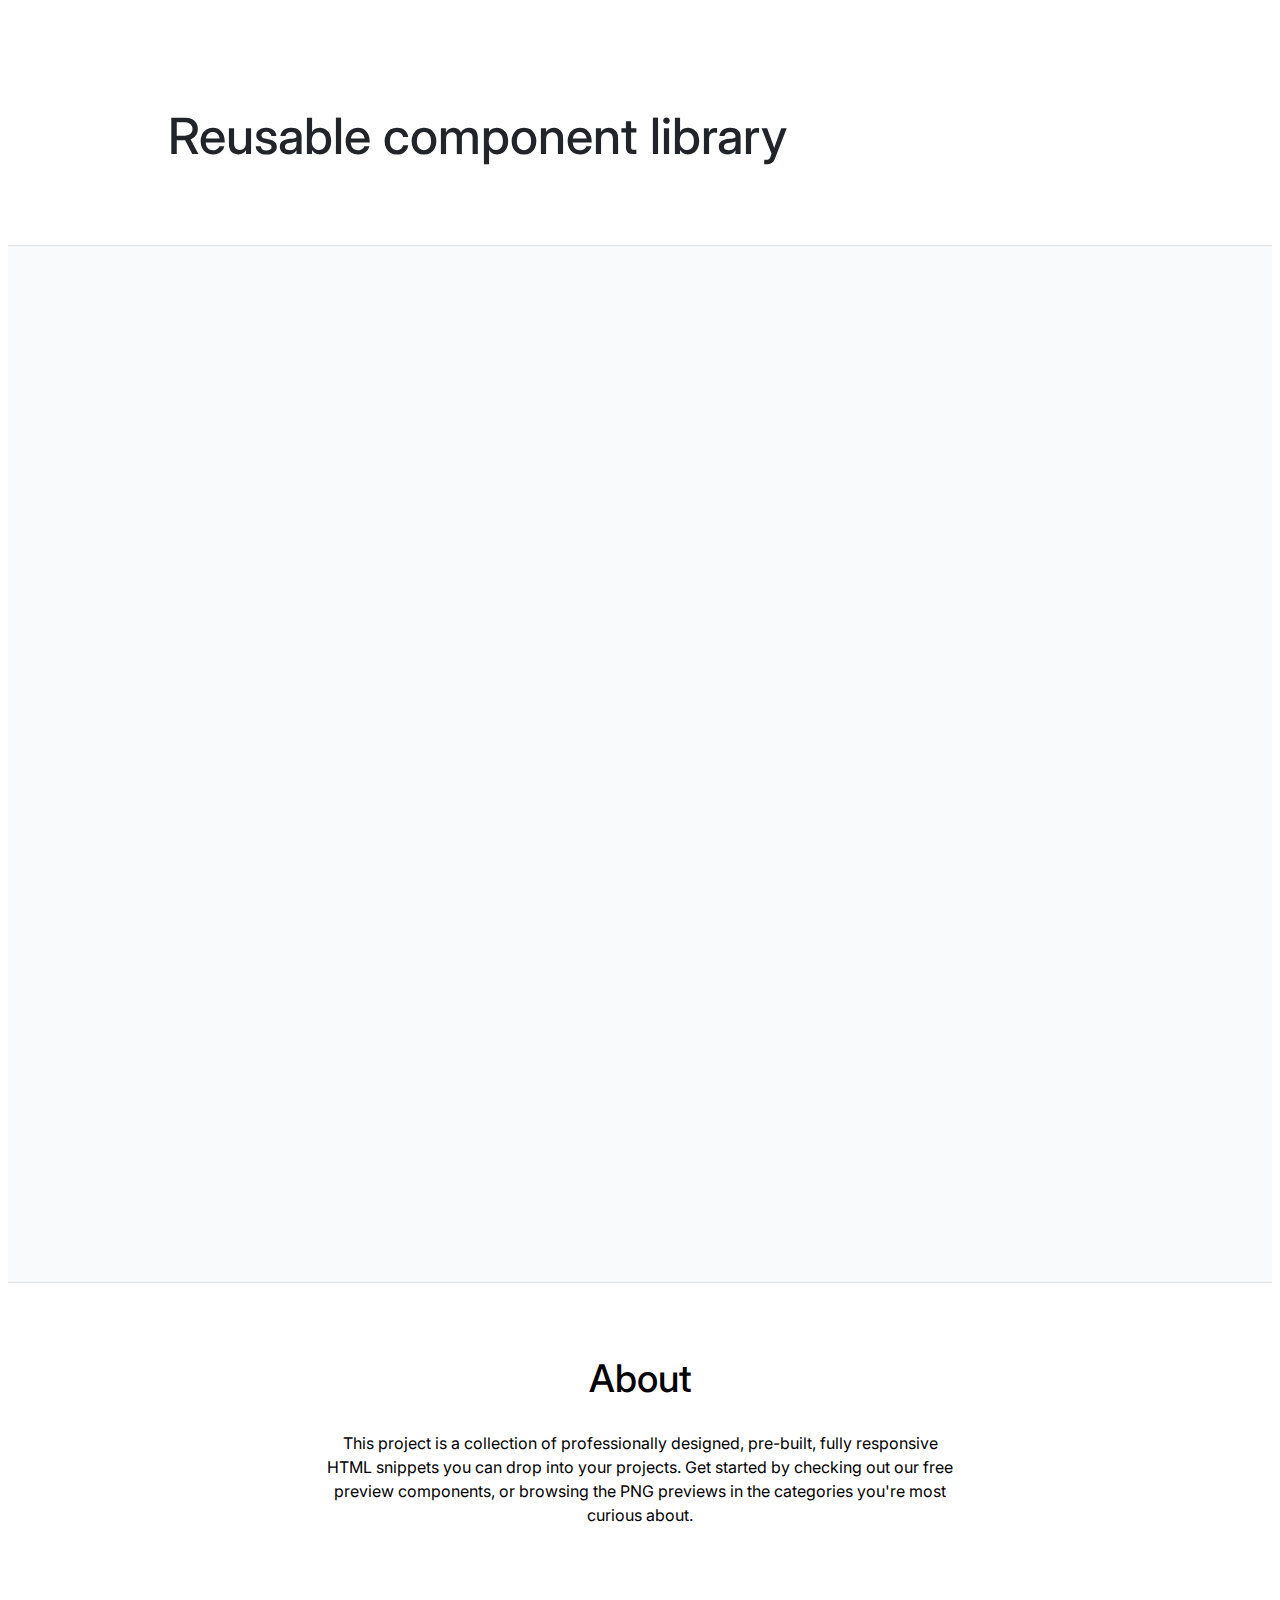
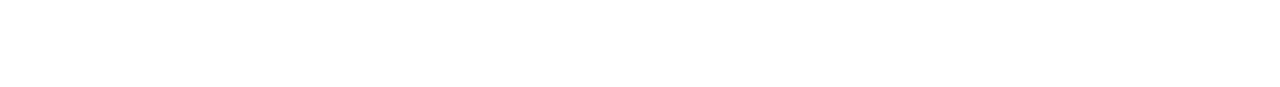
==== index.html @ 43ba1c43 "Added main page (initial layout)" ====
<!DOCTYPE html>
<!-- Главная страница -->
<html lang="ru">
    <head>
        <link rel="stylesheet" href="https://necolas.github.io/normalize.css/8.0.1/normalize.css">
        <link rel="stylesheet" href="./assets/css/main.css">
        <link rel="stylesheet" href="./components/page/page.css">
    </head>
    <body>
        <header class="header">
            <h1 class="header__title">Reusable component library</h1>
        </header>
        <main class="wrapper">
            <!-- Empty -->
        </main>
        <footer class="footer">
            <div class="footer__wrapper">
                <h2 class="footer__title">About</h2>
                <p class="footer__text">
                    This project is a collection of professionally designed, pre-built, fully responsive
                    HTML snippets you can drop into your projects. Get started by checking out our free
                    preview components, or browsing the PNG previews in the categories you're most
                    curious about.
                </p>
            </div>
        </footer>
    </body>
</html>
---- assets/css/main.css ----
@import '../fonts/fonts.css';

:root {
    --white: #ffffff;
    --black: #212429;
    --pink: #F784AD;
    --purple: #7048E8;
    --blue: #374FC7;
    --red: #F03D3E;
    --grey-1: #F8F9FA;
    --grey-2: #DDE2E5;
    --grey-3: #ACB5BD;
    --grey-4: #495057;

    --error: var(--red);
    --success: var(--blue);

    --primary: var(--blue);
    --secondary: var(--purple);
}

* {
    font-family: 'Inter', sans-serif;
}
---- components/page/page.css ----
.header {
    padding: 96px 160px 77px;
}

.header__title {
    margin: 0;
    font-size: 50px;
    font-weight: 500;
    line-height: 64px;
    
    color: var(--black);
}

.wrapper {
    background-color: #F9FAFC;
    border-top: 1px solid var(--grey-2);
    border-bottom: 1px solid var(--grey-2);
    min-height: 1036px;
}

.footer {
    display: flex;
    padding: 71px 16px 136px;
}
.footer__wrapper {
    margin: 0 auto;
    text-align: center;
    max-width: 640px;
}
.footer__title {
    margin: 0;
    font-size: 38px;
    line-height: 48px;
    font-weight: 500;
}

.footer__text {
    padding-top: 13px;
    font-size: 16px;
    line-height: 24px;
    font-weight: 400px;
}
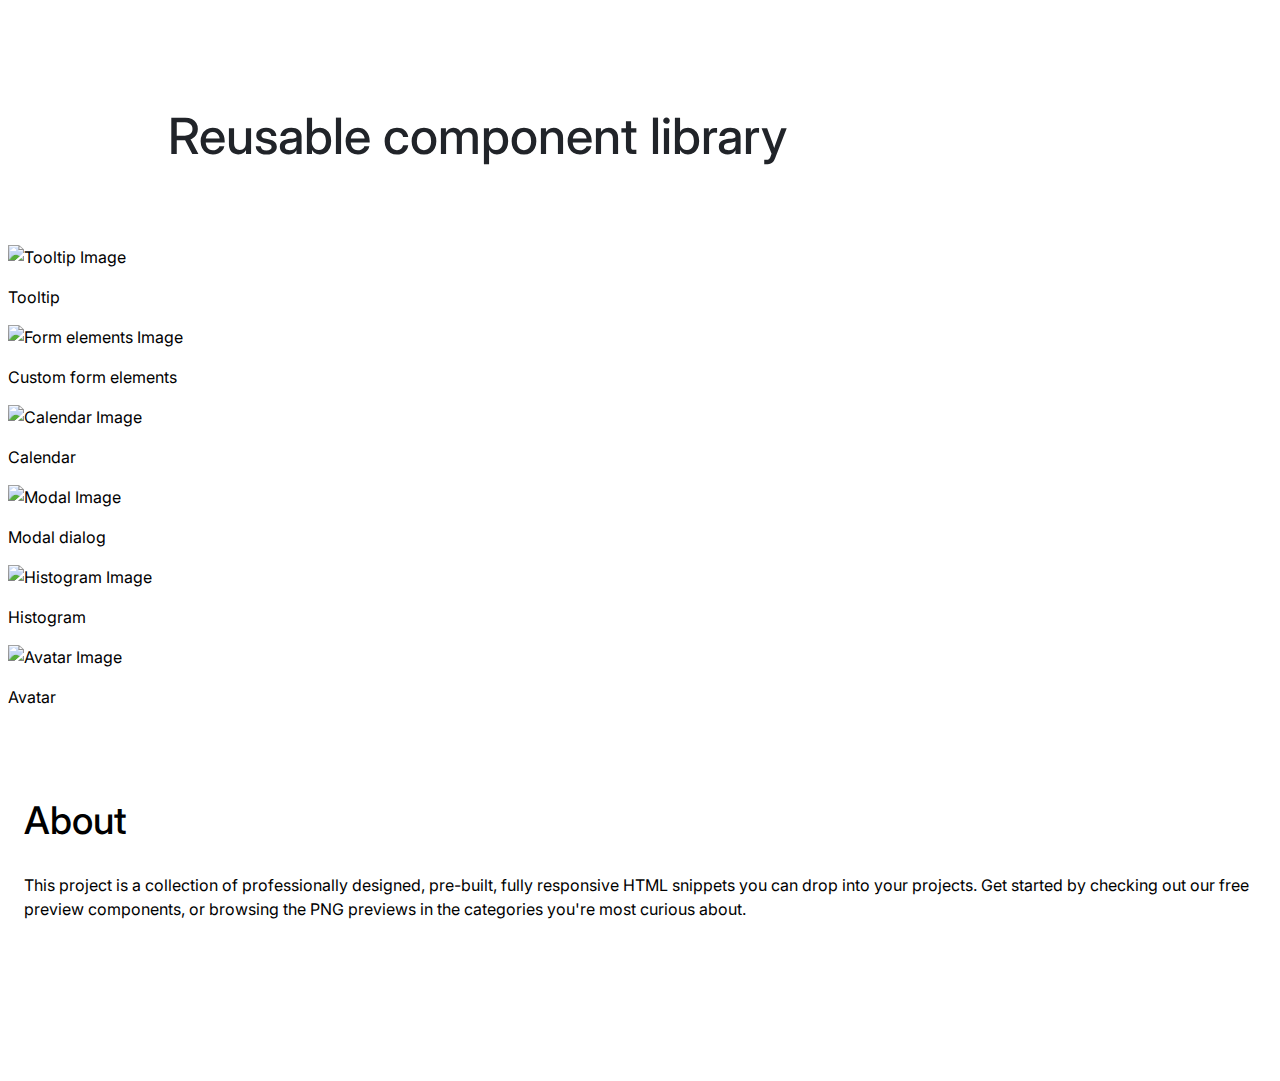
==== commit dc13299b: "Fixed solution for lection 2 (Layout)" ====
--- a/index.html
+++ b/index.html
@@ -2,27 +2,69 @@
 <!-- Главная страница -->
 <html lang="ru">
     <head>
-        <link rel="stylesheet" href="https://necolas.github.io/normalize.css/8.0.1/normalize.css">
+        <link rel="stylesheet" href="https://cdnjs.cloudflare.com/ajax/libs/normalize/8.0.1/normalize.min.css">
         <link rel="stylesheet" href="./assets/css/main.css">
-        <link rel="stylesheet" href="./components/page/page.css">
     </head>
     <body>
-        <header class="header">
-            <h1 class="header__title">Reusable component library</h1>
-        </header>
-        <main class="wrapper">
-            <!-- Empty -->
-        </main>
-        <footer class="footer">
-            <div class="footer__wrapper">
-                <h2 class="footer__title">About</h2>
-                <p class="footer__text">
-                    This project is a collection of professionally designed, pre-built, fully responsive
-                    HTML snippets you can drop into your projects. Get started by checking out our free
-                    preview components, or browsing the PNG previews in the categories you're most
-                    curious about.
-                </p>
-            </div>
-        </footer>
+        <div class="page">
+            <header class="header">
+                <div class="container">
+                    <h1 class="header__title">Reusable component library</h1>
+                </div>
+            </header>
+            <main class="preview">
+                <div class="container">
+                    <div class="preview__inner">
+                        <div class="card">
+                            <div class="card__preview">
+                                <img class="card__image" src="./assets/images/tooltip.png" alt="Tooltip Image">
+                            </div>
+                            <p class="card__title">Tooltip</p>
+                        </div>
+                        <div class="card">
+                            <div class="card__preview">
+                                <img class="card__image" src="./assets/images/elements.png" alt="Form elements Image">
+                            </div>
+                            <p class="card__title">Custom form elements</p>
+                        </div>
+                        <div class="card">
+                            <div class="card__preview">
+                                <img class="card__image" src="./assets/images/calendar.png" alt="Calendar Image">
+                            </div>
+                            <p class="card__title">Calendar</p>
+                        </div>
+                        <div class="card">
+                            <div class="card__preview">
+                                <img class="card__image" src="./assets/images/modal.png" alt="Modal Image">
+                            </div>
+                            <p class="card__title">Modal dialog</p>
+                        </div>
+                        <div class="card">
+                            <div class="card__preview">
+                                <img class="card__image" src="./assets/images/histogram.png" alt="Histogram Image">
+                            </div>
+                            <p class="card__title">Histogram</p>
+                        </div>
+                        <div class="card">
+                            <div class="card__preview">
+                                <img class="card__image" src="./assets/images/avatar.png" alt="Avatar Image">
+                            </div>
+                            <p class="card__title">Avatar</p>
+                        </div>
+                    </div>
+                </div>
+            </main>
+            <footer class="footer">
+                <div class="container">
+                    <h2 class="footer__title">About</h2>
+                    <p class="footer__text">
+                        This project is a collection of professionally designed, pre-built, fully responsive
+                        HTML snippets you can drop into your projects. Get started by checking out our free
+                        preview components, or browsing the PNG previews in the categories you're most
+                        curious about.
+                    </p>
+                </div>
+            </footer>
+        </div>
     </body>
 </html>
--- a/assets/css/main.css
+++ b/assets/css/main.css
@@ -1,11 +1,13 @@
 @import '../fonts/fonts.css';
+@import '../../components/page/header.css';
+@import '../../components/page/footer.css';
 
 :root {
     --white: #ffffff;
     --black: #212429;
     --pink: #F784AD;
     --purple: #7048E8;
-    --blue: #374FC7;
+    --blue: #4263EB;
     --red: #F03D3E;
     --grey-1: #F8F9FA;
     --grey-2: #DDE2E5;
@@ -19,6 +21,11 @@
     --secondary: var(--purple);
 }
 
-* {
+body {
+    box-sizing: border-box;
+    
     font-family: 'Inter', sans-serif;
+    font-weight: 400;
+    font-size: 16px;
+    line-height: 24px;
 }
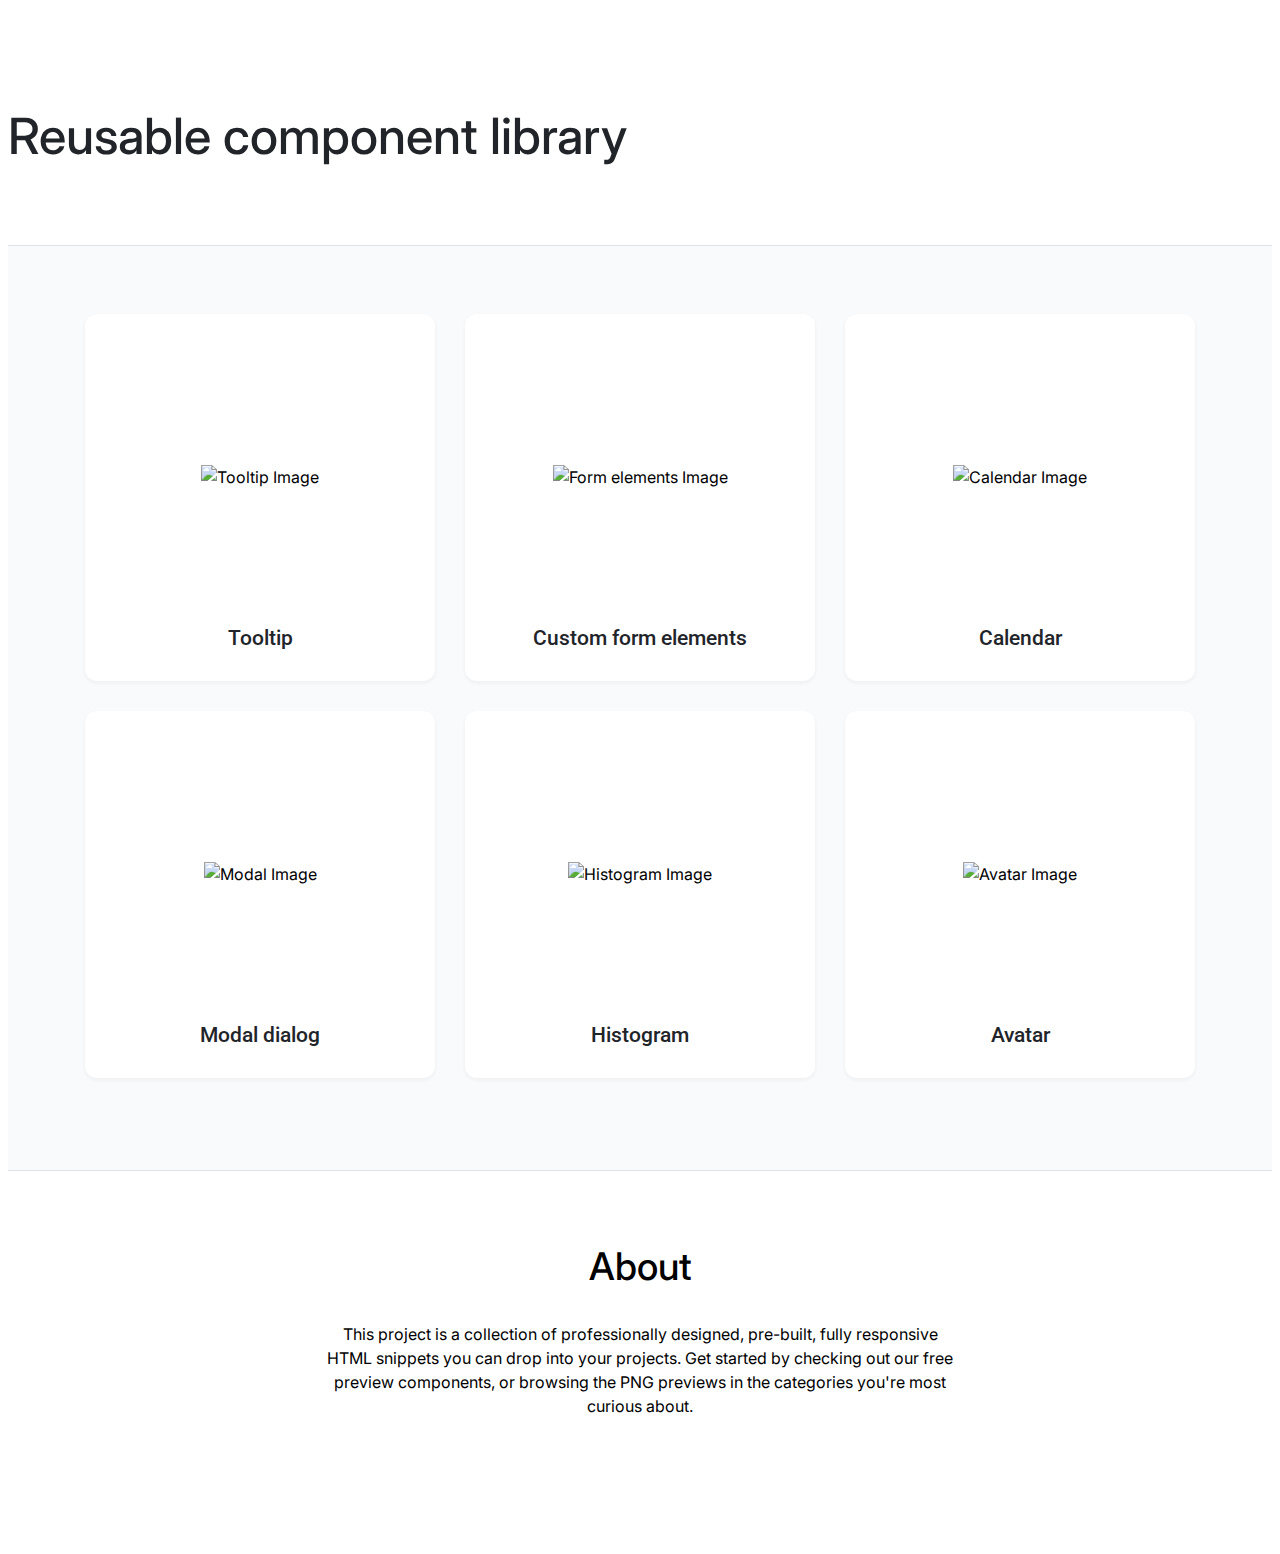
==== commit 224f4be3: "Merge pull request #11 from cranch42/layout" ====
--- a/index.html
+++ b/index.html
@@ -5,16 +5,16 @@
         <link rel="stylesheet" href="https://cdnjs.cloudflare.com/ajax/libs/normalize/8.0.1/normalize.min.css">
         <link rel="stylesheet" href="./assets/css/main.css">
     </head>
-    <body>
+    <body class="white-bg">
         <div class="page">
             <header class="header">
                 <div class="container">
                     <h1 class="header__title">Reusable component library</h1>
                 </div>
             </header>
-            <main class="preview">
+            <main class="section section_flex">
                 <div class="container">
-                    <div class="preview__inner">
+                    <div class="section__preview">
                         <div class="card">
                             <div class="card__preview">
                                 <img class="card__image" src="./assets/images/tooltip.png" alt="Tooltip Image">
--- a/assets/css/main.css
+++ b/assets/css/main.css
@@ -1,6 +1,14 @@
 @import '../fonts/fonts.css';
-@import '../../components/page/header.css';
-@import '../../components/page/footer.css';
+
+@import '../../components/page/page.css';
+@import '../../components/header/header.css';
+@import '../../components/footer/footer.css';
+@import '../../components/section/section.css';
+@import '../../components/container/container.css';
+@import '../../components/card/card.css';
+@import '../../components/info/info.css';
+@import '../../components/sidebar/sidebar.css';
+
 
 :root {
     --white: #ffffff;
@@ -13,6 +21,7 @@
     --grey-2: #DDE2E5;
     --grey-3: #ACB5BD;
     --grey-4: #495057;
+    --grey-bg: #F9FAFC;
 
     --error: var(--red);
     --success: var(--blue);
@@ -29,3 +38,15 @@
     font-size: 16px;
     line-height: 24px;
 }
+
+html, body {
+    height: 100%;
+}
+
+.white-bg {
+    background-color: var(--white);
+}
+
+.grey-bg {
+    background-color: var(--grey-bg);
+}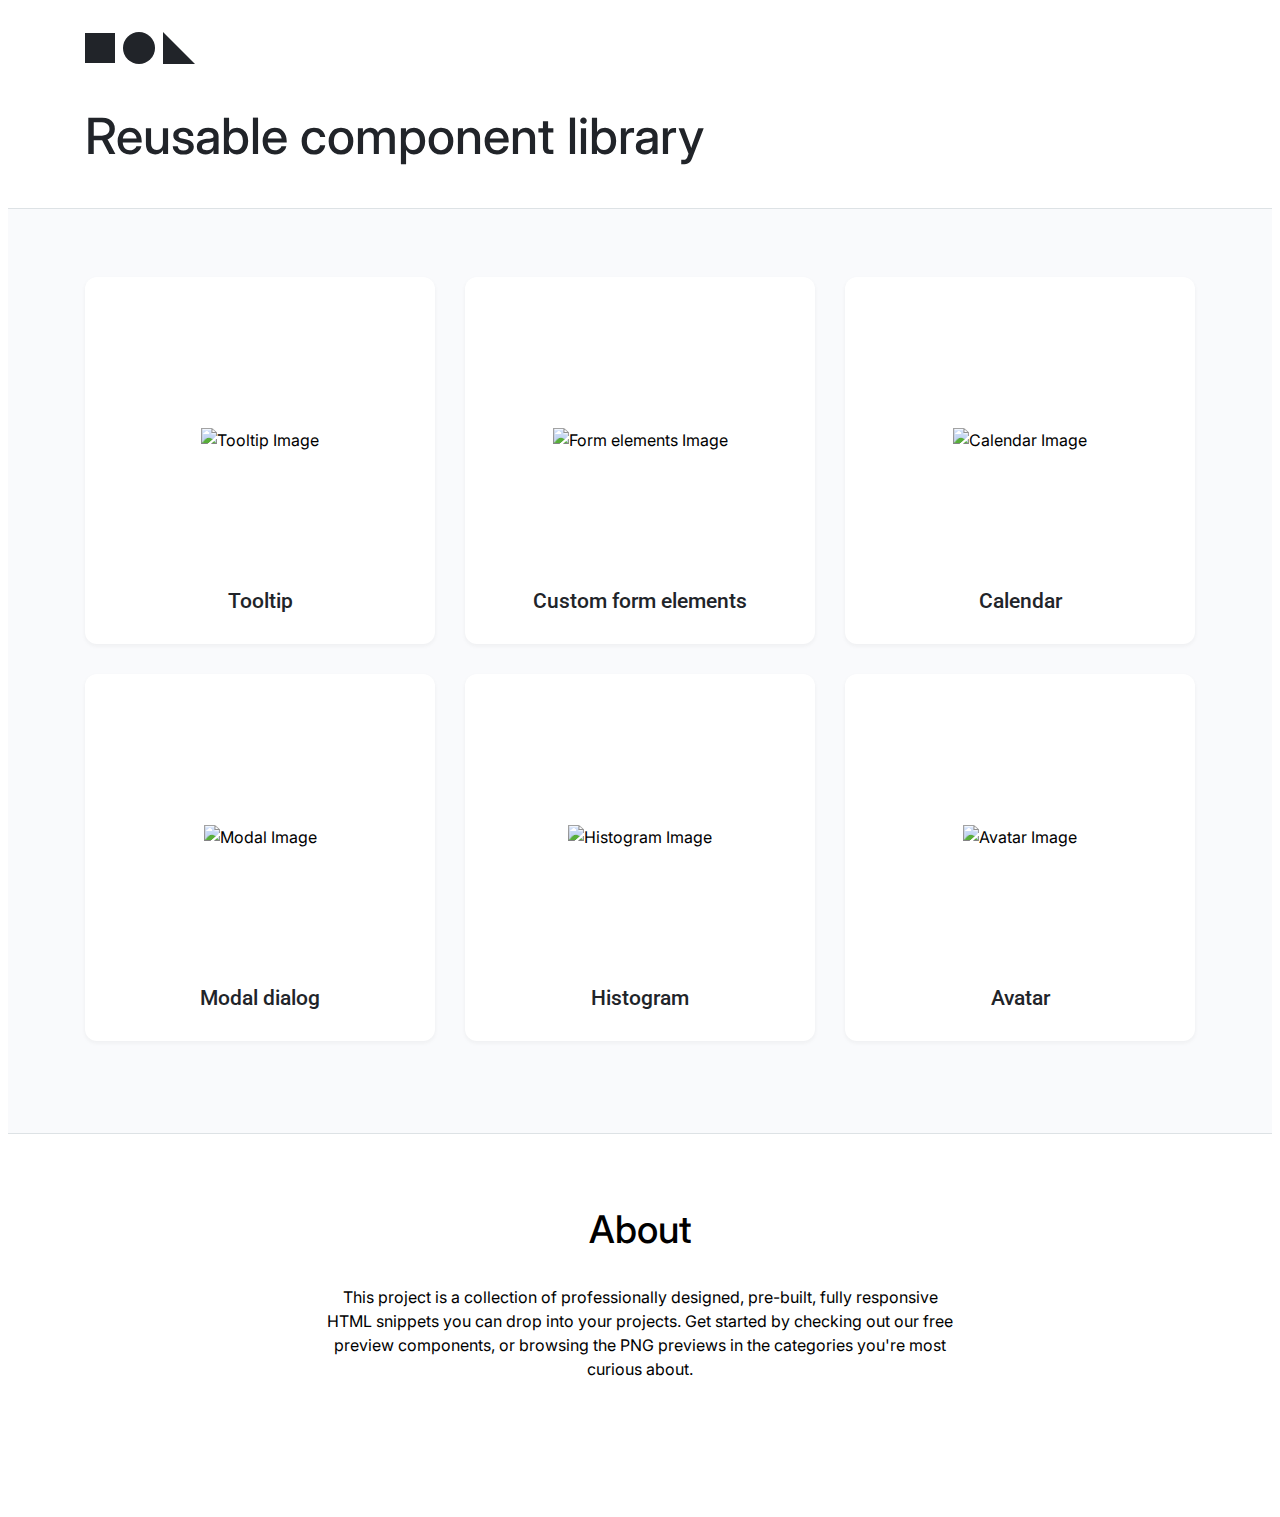
==== commit c13351a2: "Merge pull request #15 from cranch42/layout" ====
--- a/index.html
+++ b/index.html
@@ -9,6 +9,13 @@
         <div class="page">
             <header class="header">
                 <div class="container">
+                    <div class="header__logo">
+                        <svg width="110" height="32" viewBox="0 0 110 32" fill="none" xmlns="http://www.w3.org/2000/svg">
+                            <rect y="1" width="30" height="30" fill="#212429"/>
+                            <rect x="38" width="32" height="32" rx="16" fill="#212429"/>
+                            <path d="M78 0L110 32H78V0Z" fill="#212429"/>
+                        </svg>
+                    </div>
                     <h1 class="header__title">Reusable component library</h1>
                 </div>
             </header>
--- a/assets/css/main.css
+++ b/assets/css/main.css
@@ -8,6 +8,7 @@
 @import '../../components/card/card.css';
 @import '../../components/info/info.css';
 @import '../../components/sidebar/sidebar.css';
+@import '../../components/icon/icon.css';
 
 
 :root {
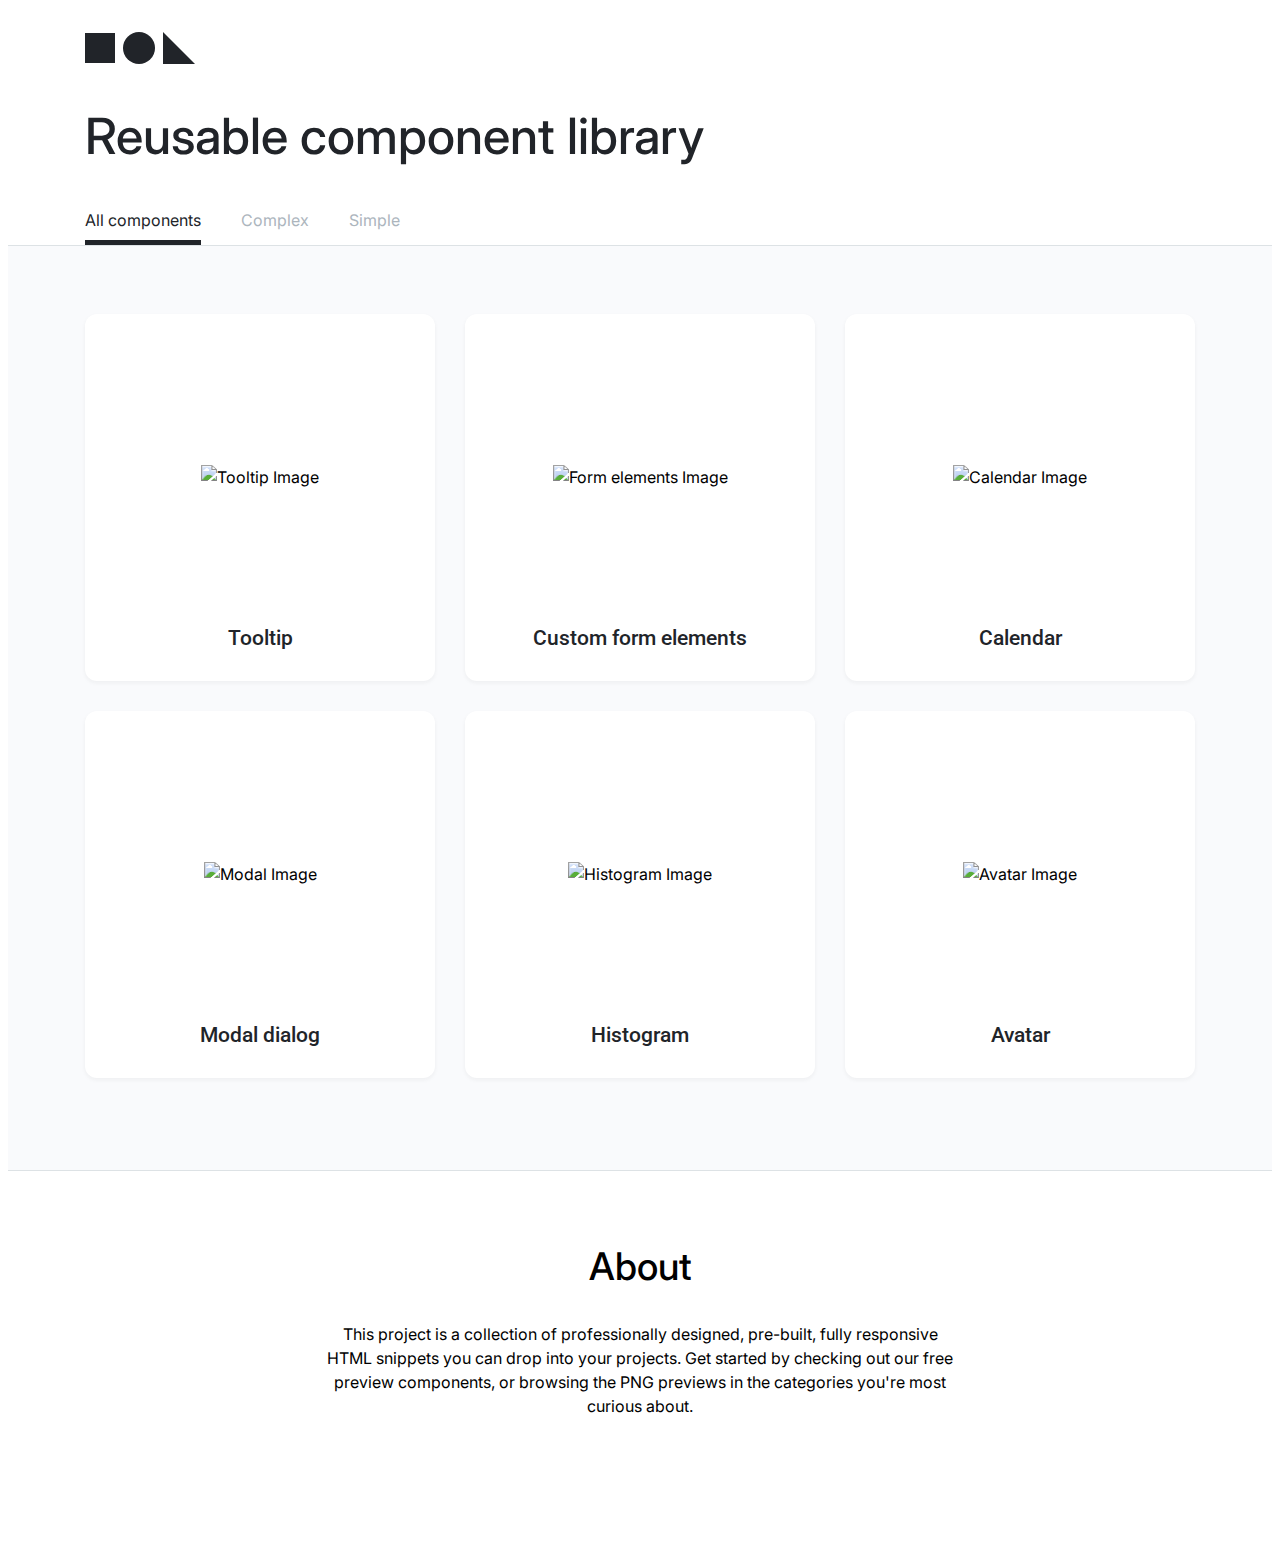
==== commit 071d55ad: "Merge pull request #21 from cranch42/07-lection5-tabs" ====
--- a/index.html
+++ b/index.html
@@ -17,11 +17,22 @@
                         </svg>
                     </div>
                     <h1 class="header__title">Reusable component library</h1>
+                    <div class="tabs">
+                        <input onchange="setPreview('all')" class="tabs__input tabs__input_all" type="radio" name="tab-group" id="#all-tab" checked>
+                        <input onchange="setPreview('complex')" class="tabs__input tabs__input_complex" type="radio" name="tab-group" id="#complex-tab">
+                        <input onchange="setPreview('simple')" class="tabs__input tabs__input_simple" type="radio" name="tab-group" id="#simple-tab">
+                    
+                        <div class="tabs__scroller">
+                            <label class="tabs__item tabs__item_all" for="#all-tab">All components</label>
+                            <label class="tabs__item tabs__item_complex" for="#complex-tab">Complex</label>
+                            <label class="tabs__item tabs__item_simple" for="#simple-tab">Simple</label>
+                        </div>
+                    </div>
                 </div>
             </header>
             <main class="section section_flex">
                 <div class="container">
-                    <div class="section__preview">
+                    <div class="section__preview section__preview_all">
                         <div class="card">
                             <div class="card__preview">
                                 <img class="card__image" src="./assets/images/tooltip.png" alt="Tooltip Image">
@@ -59,6 +70,46 @@
                             <p class="card__title">Avatar</p>
                         </div>
                     </div>
+                    <div class="section__preview section__preview_complex">
+                        <div class="card">
+                            <div class="card__preview">
+                                <img class="card__image" src="./assets/images/elements.png" alt="Form elements Image">
+                            </div>
+                            <p class="card__title">Custom form elements</p>
+                        </div>
+                        <div class="card">
+                            <div class="card__preview">
+                                <img class="card__image" src="./assets/images/calendar.png" alt="Calendar Image">
+                            </div>
+                            <p class="card__title">Calendar</p>
+                        </div>
+                        <div class="card">
+                            <div class="card__preview">
+                                <img class="card__image" src="./assets/images/modal.png" alt="Modal Image">
+                            </div>
+                            <p class="card__title">Modal dialog</p>
+                        </div>
+                        <div class="card">
+                            <div class="card__preview">
+                                <img class="card__image" src="./assets/images/histogram.png" alt="Histogram Image">
+                            </div>
+                            <p class="card__title">Histogram</p>
+                        </div>
+                    </div>
+                    <div class="section__preview section__preview_simple">
+                        <div class="card">
+                            <div class="card__preview">
+                                <img class="card__image" src="./assets/images/tooltip.png" alt="Tooltip Image">
+                            </div>
+                            <p class="card__title">Tooltip</p>
+                        </div>
+                        <div class="card">
+                            <div class="card__preview">
+                                <img class="card__image" src="./assets/images/avatar.png" alt="Avatar Image">
+                            </div>
+                            <p class="card__title">Avatar</p>
+                        </div>
+                    </div>
                 </div>
             </main>
             <footer class="footer">
@@ -73,5 +124,6 @@
                 </div>
             </footer>
         </div>
+        <script src="./components/tabs/tabs.js"></script>
     </body>
 </html>
--- a/assets/css/main.css
+++ b/assets/css/main.css
@@ -9,6 +9,7 @@
 @import '../../components/info/info.css';
 @import '../../components/sidebar/sidebar.css';
 @import '../../components/icon/icon.css';
+@import '../../components/tabs/tabs.css';
 
 
 :root {
